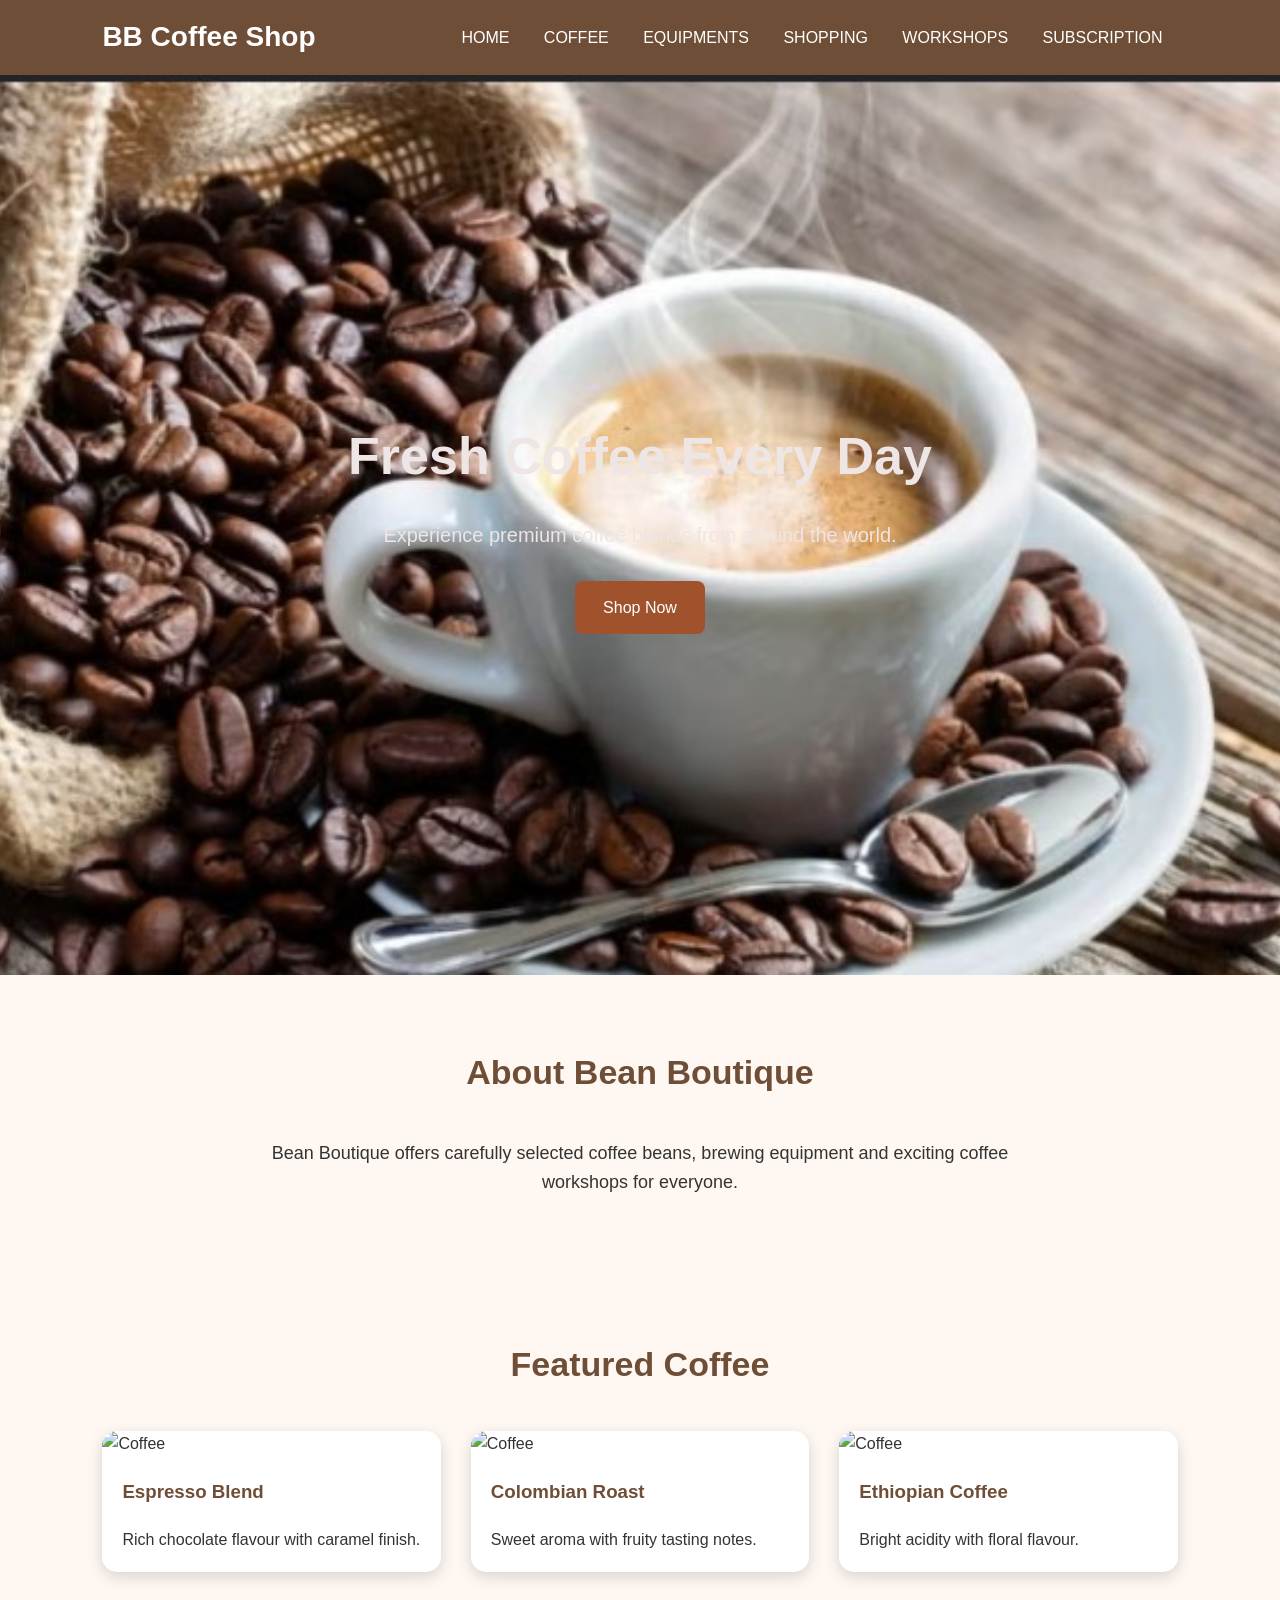
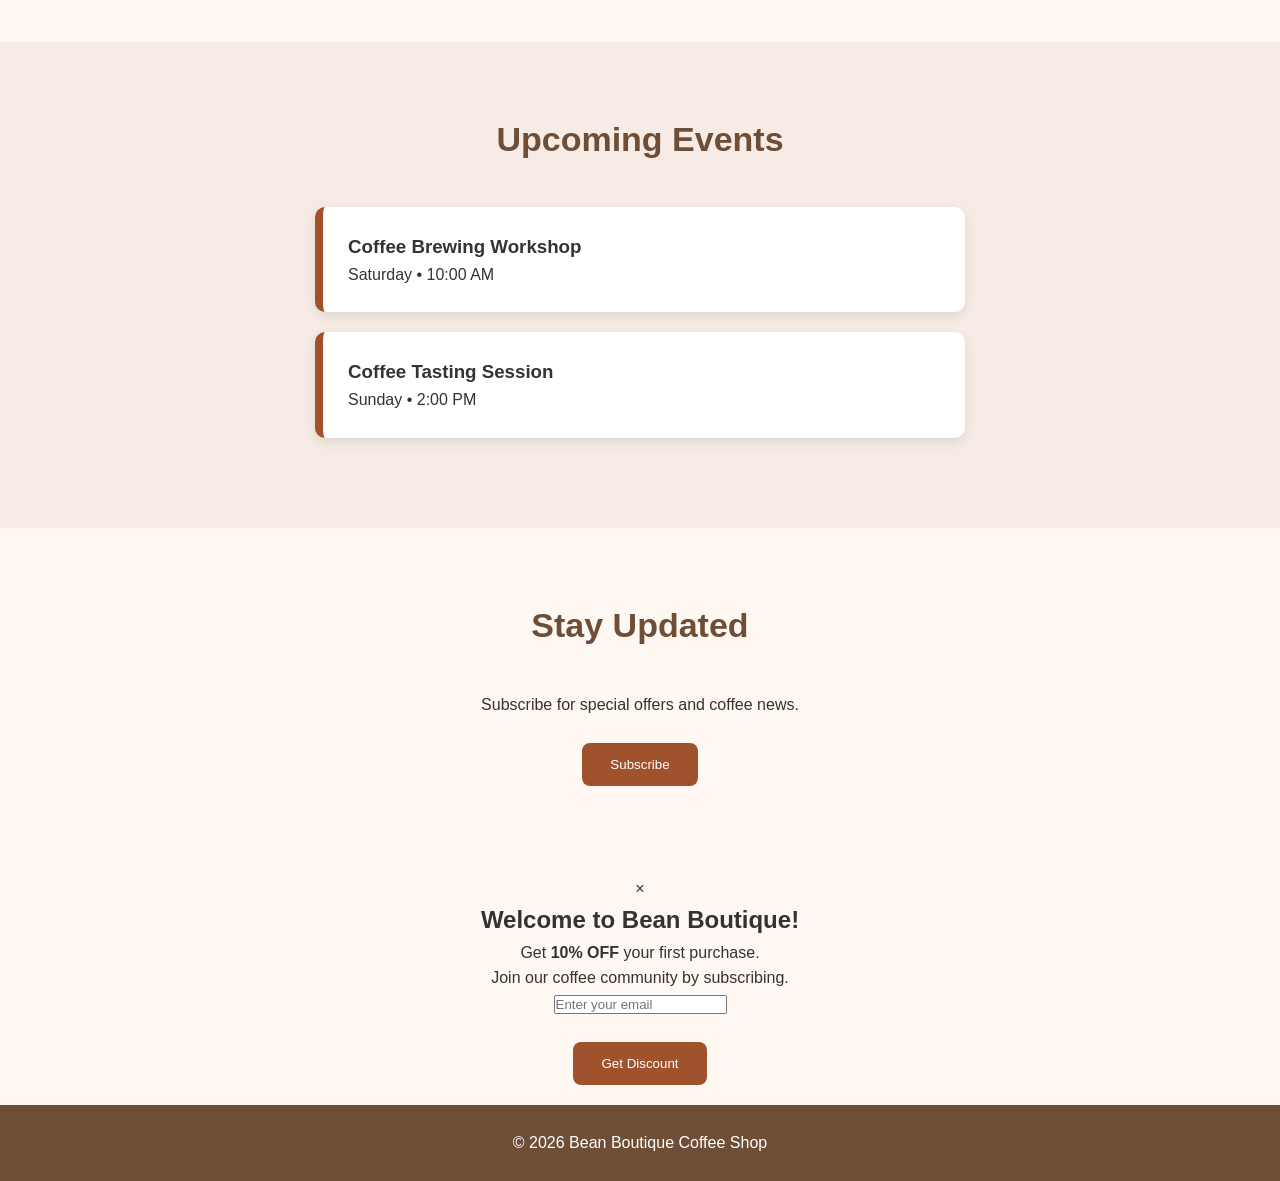
==== Index.html @ 5ac39c67 "add index.html" ====
<!DOCTYPE html>
<html lang="en">
<head>
    <title>Coffee Shop</title>
    <link rel="stylesheet" href="Boutique.css">
</head>
<body>

    <header>
        <div class="logo">BB Coffee Shop </div>

            <nav>
            <a href="index.html">HOME</a>
            <a href="coffee.html">COFFEE</a>
            <a href="equipment.html">EQUIPMENTS</a>
            <a href="events.html">SHOPPING</a>
            <a href="cart.html">WORKSHOPS</a>
            <a href="offers.html">SUBSCRIPTION</a>
            </nav>   
    </header> 

    <section class="Hello">

    <div class="Slide active">
        <img src="Images\image.png" alt="Coffee Beans">
    </div>
    <div class="Slide">
        <img src="Images\WhatsApp Image 2026-07-08 at 7.38.52 AM.jpeg" alt="Coffee Equipment">
    </div>
    <div class="Slide">
        <img src="Images\WhatsApp Image 2026-07-08 at 7.35.11 AM.jpeg" alt="Coffee Shop">
    </div>

        <div class="Hello-content">
            <h1>Fresh Coffee Every Day</h1>
            <p>Experience premium coffee blends from around the world.</p>
            <a href="coffee.html" class="btn">Shop Now</a>
        </div>
    </section>


    <section class="about">
        <h2>About Bean Boutique</h2>
        <p>
            Bean Boutique offers carefully selected coffee beans,
            brewing equipment and exciting coffee workshops for everyone.
        </p>
    </section>

    <section class="products">
      <h2>Featured Coffee</h2>
        <div class="product-container">

          <div class="card">
                <img src="c:\Users\THINKPAD 11e\OneDrive\Desktop\BOTIQ\Images\WhatsApp Image 2026-07-07 at 2.16.05 PM.jpeg" alt="Coffee">
                <h3>Espresso Blend</h3>
                <p>Rich chocolate flavour with caramel finish.</p>
            </div>

            <div class="card">
                <img src="c:\Users\THINKPAD 11e\OneDrive\Desktop\BOTIQ\Images\WhatsApp Image 2026-07-07 at 2.09.36 PM.jpeg" alt="Coffee">
                <h3>Colombian Roast</h3>
                <p>Sweet aroma with fruity tasting notes.</p>
            </div>

            <div class="card">
                <img src="c:\Users\THINKPAD 11e\OneDrive\Desktop\BOTIQ\Images\WhatsApp Image 2026-07-07 at 2.11.06 PM.jpeg" alt="Coffee">
                <h3>Ethiopian Coffee</h3>
                <p>Bright acidity with floral flavour.</p>
            </div>
        </div>
    </section>


    <section class="events">
        <h2>Upcoming Events</h2>

        <div class="event-box">
            <h3>Coffee Brewing Workshop</h3>
            <p>Saturday • 10:00 AM</p>
        </div>

        <div class="event-box">
            <h3>Coffee Tasting Session</h3>
            <p>Sunday • 2:00 PM</p>
        </div>
    </section>

    <section class="newsletter">
        <h2>Stay Updated</h2>
        <p>Subscribe for special offers and coffee news.</p>
        <button class="btn">Subscribe</button>
    </section>

<div id="Discount">
    <div class="Modal">
        <span class="close">&times;</span>
        <h2>Welcome to Bean Boutique!</h2>
        <p>Get <strong>10% OFF</strong> your first purchase.</p>
        <p>Join our coffee community by subscribing.</p>
        <input type="email"placeholder="Enter your email"><br><br>
        <button class="btn"> Get Discount</button>
    </div></div>

    <footer>
        <p> © 2026 Bean Boutique Coffee Shop</p>
    </footer>

    <script src="Boutique.js"></script>
</body>
</html>
---- Boutique.css ----
*{
    margin:0;
    padding:0;
    box-sizing:border-box;
}

body{
    font-family:'Poppins', sans-serif;
    background:#FFF8F2;
    color:#333;
    line-height:1.6;
}

header{
    background:#6F4E37;
    display:flex;
    justify-content:space-between;
    align-items:center;
    padding:15px 8%;
}

.logo{
    color:white;
    font-size:28px;
    font-weight:bold;
}

nav{
    gap: 12px;
}

nav a{
    color:white;
    text-decoration:none;
    padding-left: 15px;
    padding-right:15px;
}

 nav a:hover{
    color:#D2B48C;
    transition:0.3s;
}

.Hello{
    position:relative;
    width:100%;
    height:100vh;
    overflow:hidden;
    display:flex;
    justify-content:center;
    align-items:center;
    text-align:center;
}

.Hello-content{
    position:relative;
    z-index:10;
    color:rgb(238, 229, 229);
}

.Slide{
    position:absolute;
    top:0;
    left:0;
    width:100%;
    height:100%;
    opacity:0;
    transition:opacity 1s ease-in-out;
    z-index:1;
}
.Slide.active{
    opacity:1;
}

.Slide img{
    width:100%;
    height:100%;
    object-fit:cover;
}

.Hello h1{
    font-size:52px;
    margin-bottom:20px;
}

.Hello p{
    font-size:20px;
    margin-bottom:30px;
}


.btn{
    display:inline-block;
    background:#A0522D;
    color:white;
    text-decoration:none;
    padding:14px 28px;
    border-radius:8px;
    transition:.3s;
    cursor:pointer;
    border:none;
}

.btn:hover{
    background:#5C4033;
    transform:translateY(-3px);
}

section{
    padding:70px 8%;
}

section h2{
    text-align:center;
    margin-bottom:40px;
    color:#6F4E37;
    font-size:34px;
}

.about{
    text-align:center;
}

.about p{
    max-width:800px;
    margin:auto;
    font-size:18px;
}

.product-container{
    display:grid;
    grid-template-columns:repeat(auto-fit,minmax(250px,1fr));
    gap:30px;
}

.card{
    background:white;
    border-radius:15px;
    overflow:hidden;
    box-shadow:0 5px 15px rgba(0,0,0,.15);
    transition:.4s;
}

.card:hover{
    transform:translateY(-10px);
}

.card img{
    width:100%;
    height: 320px;
    object-fit:cover;
}

.card h3{
    margin:20px;
    color:#6F4E37;
}

.card p{
    margin:0 20px 20px;
}

.events{
    background:#F6ECE5;
}

.event-box{
    background:white;
    margin:20px auto;
    max-width:650px;
    padding:25px;
    border-left:8px solid #A0522D;
    border-radius:10px;
    box-shadow:0 4px 12px rgba(0,0,0,.1);
}


.newsletter{
    text-align:center;
}

.newsletter p{
    margin-bottom:25px;
}

footer{
    background:#6F4E37;
    color:white;
    text-align:center;
    padding:25px;
}

@media(max-width:768px){

    nav{
        flex-direction:column;
    }

    nav ul{
        flex-direction:column;
        width:100%;
        text-align:center;
        margin-top:15px;
    }

    nav ul li{
        margin:12px 0;
    }

    .Hello h1{
        font-size:36px;
    }

    .Hello p{
        font-size:17px;
    }

    section{
        padding:50px 6%;
    }

}

#Discount{
    text-align: center;
    border: radius 15px;
    padding: 20px;
    animation: popup .5s;
}
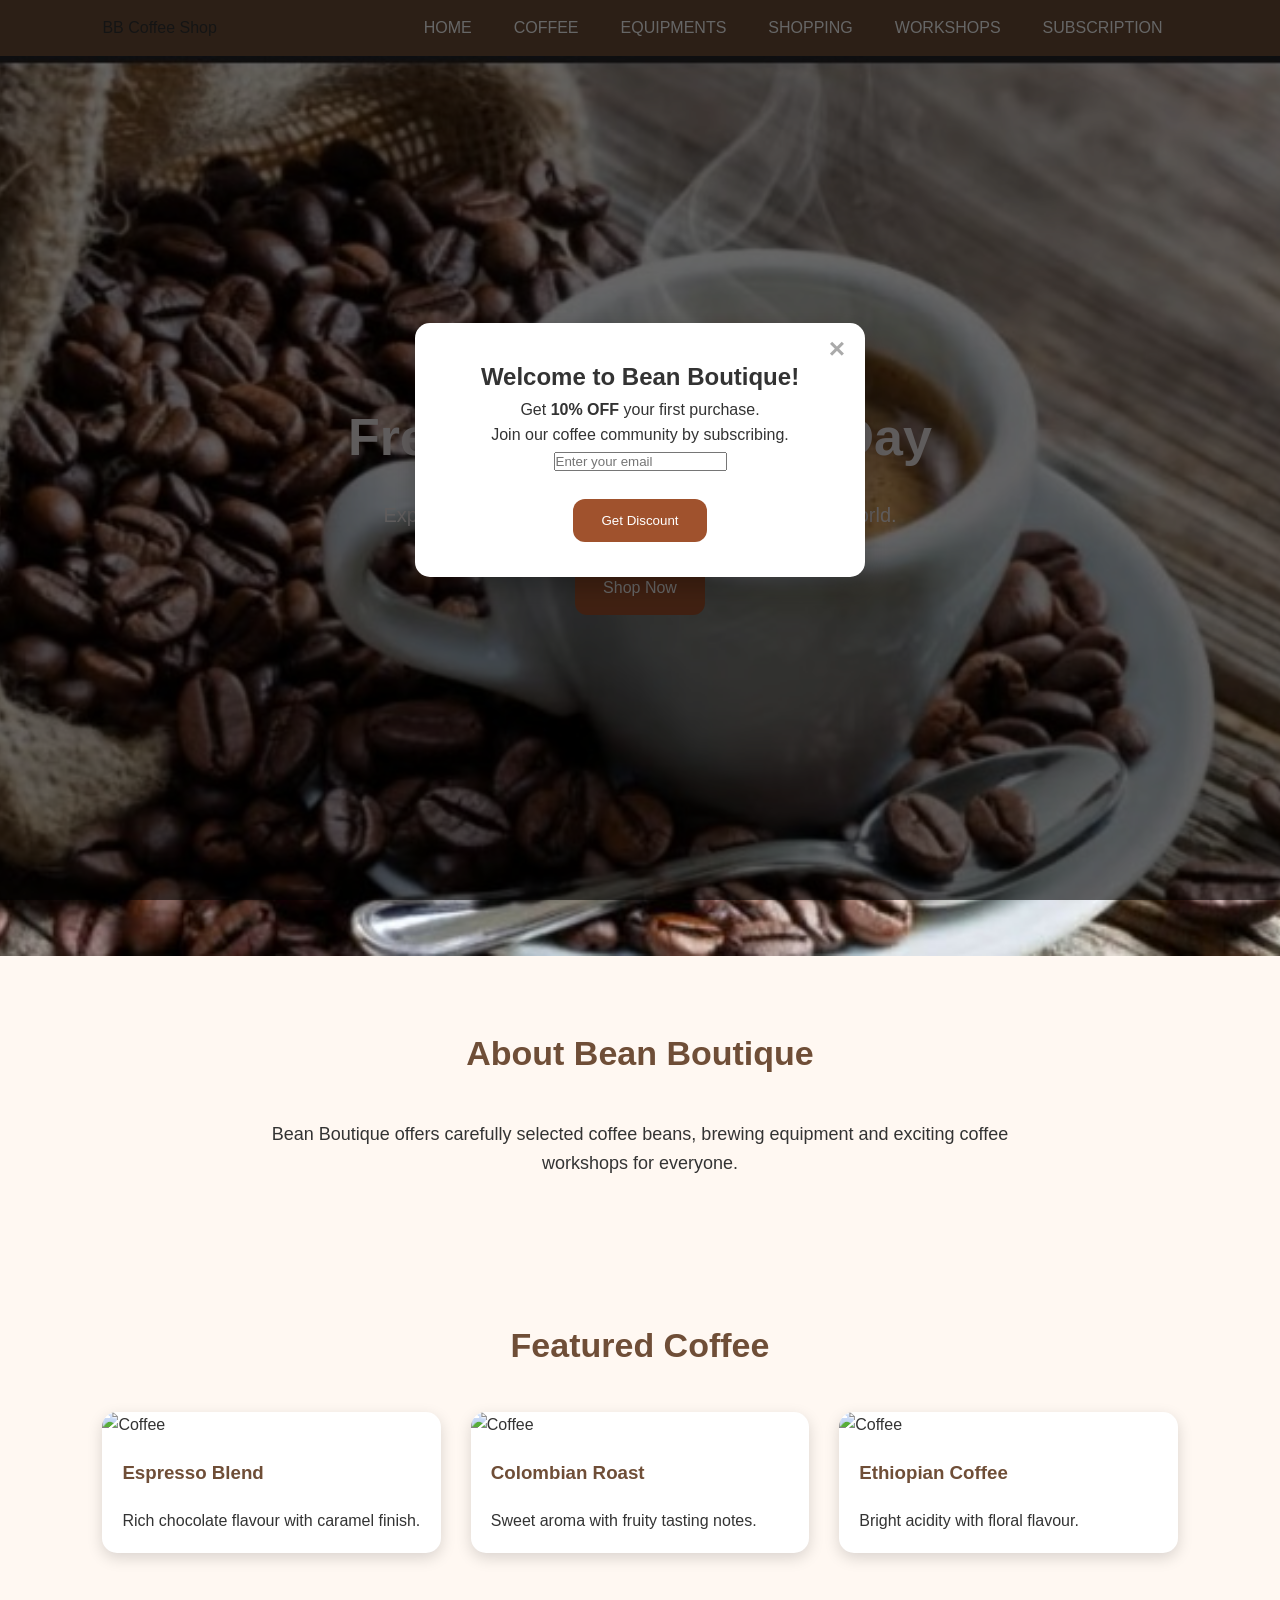
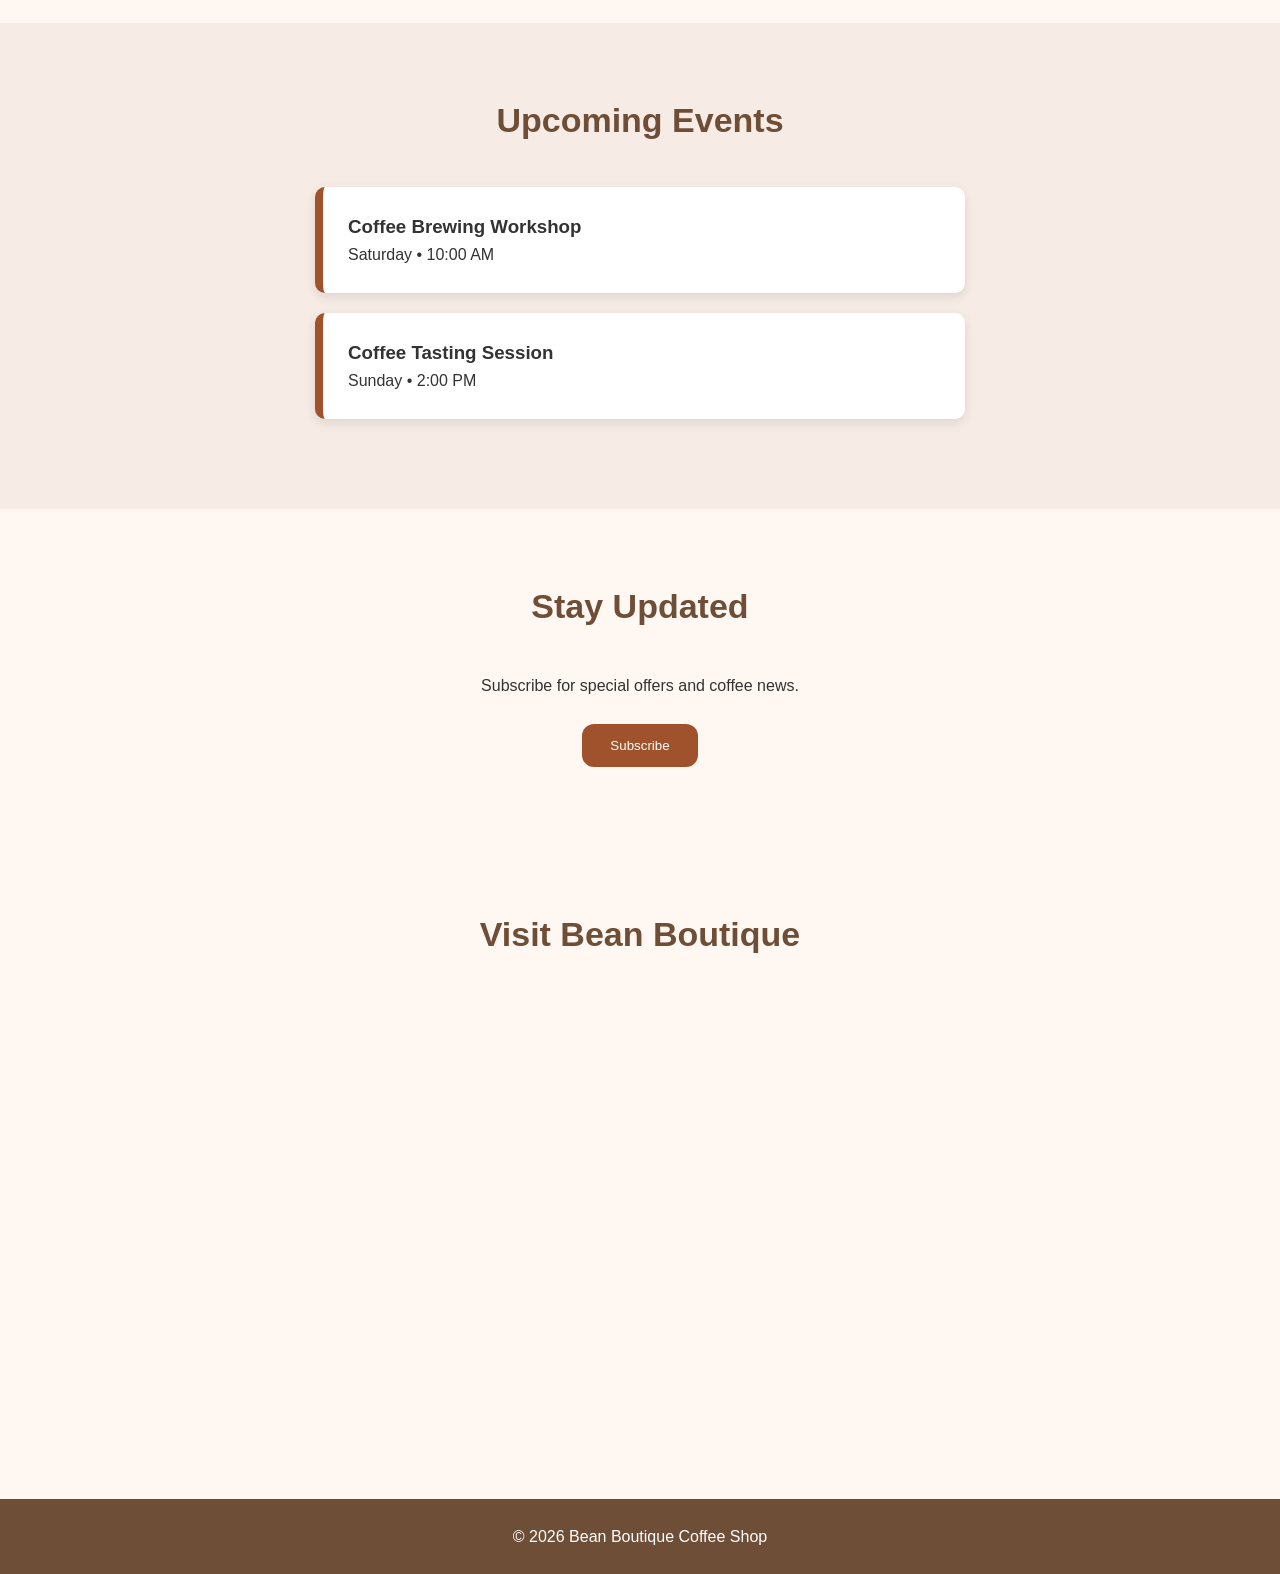
==== commit c0f376e7: "added the map location in index.html" ====
--- a/Index.html
+++ b/Index.html
@@ -13,9 +13,9 @@
             <a href="index.html">HOME</a>
             <a href="coffee.html">COFFEE</a>
             <a href="equipment.html">EQUIPMENTS</a>
-            <a href="events.html">SHOPPING</a>
-            <a href="cart.html">WORKSHOPS</a>
-            <a href="offers.html">SUBSCRIPTION</a>
+            <a href="shopping.html">SHOPPING</a>
+            <a href="events.html">WORKSHOPS</a>
+            <a href="subscription.html">SUBSCRIPTION</a>
             </nav>   
     </header> 
 
@@ -92,6 +92,14 @@
         <button class="btn">Subscribe</button>
     </section>
 
+    <section class="location">
+
+<h2>Visit Bean Boutique</h2>
+<iframe src="https://www.google.com/maps/embed?pb=!1m18!1m12!1m3!1d6383.381093482707!2d33.7538839!3d-13.935795599999999!2m3!1f0!2f0!3f0!3m2!1i1024!2i768!4f13.1!3m3!1m2!1s0x1921d487d77c5df9%3A0xcbe5858456cf9bc1!2sGulliver%2C%20Lilongwe!5e1!3m2!1sen!2smw!4v1784094962643!5m2!1sen!2smw" width="600" height="450" style="border:0;" allowfullscreen="" loading="lazy" referrerpolicy="strict-origin-when-cross-origin"></iframe>
+</iframe>
+
+</section>
+
 <div id="Discount">
     <div class="Modal">
         <span class="close">&times;</span>
--- a/Boutique.css
+++ b/Boutique.css
@@ -11,23 +11,21 @@
     line-height:1.6;
 }
 
-header{
-    background:#6F4E37;
-    display:flex;
-    justify-content:space-between;
-    align-items:center;
-    padding:15px 8%;
-}
-
-.logo{
-    color:white;
-    font-size:28px;
-    font-weight:bold;
-}
-
-nav{
+header {
+    background: #6F4E37;
+    display: flex;
+    justify-content: space-between;
+    align-items: center;
+    padding: 15px 8%;
+    flex-wrap: wrap;
+}
+
+nav {
+    display: flex; 
+    align-items: center;
     gap: 12px;
 }
+
 
 nav a{
     color:white;
@@ -95,7 +93,7 @@
     color:white;
     text-decoration:none;
     padding:14px 28px;
-    border-radius:8px;
+    border-radius:12px;
     transition:.3s;
     cursor:pointer;
     border:none;
@@ -190,6 +188,7 @@
     padding:25px;
 }
 
+
 @media(max-width:768px){
 
     nav{
@@ -218,12 +217,284 @@
     section{
         padding:50px 6%;
     }
-
-}
-
-#Discount{
-    text-align: center;
-    border: radius 15px;
-    padding: 20px;
-    animation: popup .5s;
-}+}
+
+#Discount {
+    display: none; 
+    position: fixed;
+    z-index: 9999;
+    left: 0;
+    top: 0;
+    width: 100%;
+    height: 100%;
+    background-color: rgba(0, 0, 0, 0.6);
+    align-items: center; 
+    justify-content: center;
+}
+
+#Discount.show-modal {
+    display: flex;
+}
+
+.Modal {
+    background: #ffffff;
+    text-align: center;
+    border-radius: 15px;
+    padding: 35px 25px;
+    width: 90%;
+    max-width: 450px;
+    position: relative;
+    box-shadow: 0 10px 25px rgba(0,0,0,0.25);
+    animation: popup 0.4s ease-out;
+}
+
+.close {
+    position: absolute;
+    right: 20px;
+    top: 12px;
+    font-size: 28px;
+    font-weight: bold;
+    cursor: pointer;
+    color: #aaa;
+    line-height: 1;
+}
+
+.close:hover {
+    color: #6F4E37;
+}
+
+@keyframes popup {
+    from {
+        transform: scale(0.85);
+        opacity: 0;
+    }
+    to {
+        transform: scale(1);
+        opacity: 1;
+    }
+}
+
+
+.location{
+    padding:70px 8%;
+    text-align:center;
+}
+
+.location iframe{
+    width:100%;
+    height:400px;
+    border-radius:15px;
+    margin-top:20px;
+}
+
+.coffee-hero {
+    background: linear-gradient(rgba(111, 78, 55, 0.7), rgba(111, 78, 55, 0.85)), url('Images/Espresso.png') no-repeat center center/cover;
+    color: white;
+    padding: 100px 8% 60px 8%;
+    text-align: center;
+}
+
+.coffee-hero h1 {
+    font-size: 42px;
+    margin-bottom: 15px;
+    text-shadow: 2px 2px 4px rgba(0,0,0,0.3);
+}
+
+.coffee-hero p {
+    font-size: 18px;
+    opacity: 0.9;
+}
+
+.search-section {
+    display: flex;
+    justify-content: center;
+    align-items: center;
+    gap: 10px;
+    margin: 40px auto 10px auto;
+    height: auto;
+    padding: 0 8%;
+}
+
+#searchInput {
+    width: 100%;
+    max-width: 400px;
+    padding: 12px 20px;
+    font-size: 16px;
+    border: 2px solid #D2B48C;
+    border-radius: 30px;
+    outline: none;
+    font-family: inherit;
+    transition: 0.3s;
+}
+
+#searchInput:focus {
+    border-color: #6F4E37;
+    box-shadow: 0 0 8px rgba(111, 78, 55, 0.2);
+}
+
+#Searchbutton {
+    background: #6F4E37;
+    color: white;
+    border: none;
+    padding: 12px 28px;
+    font-size: 16px;
+    border-radius: 30px;
+    cursor: pointer;
+    font-family: inherit;
+    font-weight: bold;
+    transition: 0.3s;
+}
+
+#Searchbutton:hover {
+    background: #5C4033;
+}
+
+.coffee-catalogue {
+    display: grid;
+    grid-template-columns: repeat(auto-fit, minmax(280px, 1fr));
+    gap: 35px;
+    padding: 40px 8%;
+}
+
+.coffee-card {
+    background: white;
+    border-radius: 15px;
+    overflow: hidden;
+    box-shadow: 0 5px 15px rgba(0, 0, 0, 0.08);
+    text-align: center;
+    padding-bottom: 25px;
+    border: 1px solid #F6ECE5;
+    transition: transform 0.3s ease, box-shadow 0.3s ease;
+}
+
+.coffee-card:hover {
+    transform: translateY(-8px);
+    box-shadow: 0 12px 24px rgba(111, 78, 55, 0.15);
+}
+
+.coffee-card img {
+    width: 100%;
+    height: 250px;
+    object-fit: cover;
+    border-bottom: 3px solid #F6ECE5;
+}
+
+.coffee-card h3 {
+    margin: 20px 15px 10px 15px;
+    color: #6F4E37;
+    font-size: 22px;
+}
+
+.coffee-card p {
+    margin: 0 20px 15px 20px;
+    color: #666;
+    font-size: 14px;
+    min-height: 45px;
+}
+
+.coffee-card h4 {
+    color: #A0522D;
+    font-size: 20px;
+    margin-bottom: 20px;
+    font-weight: 700;
+}
+
+.coffee-card .btn {
+    width: 80%;
+    padding: 12px;
+}
+
+
+.equipment-hero{
+    text-align: center;
+}
+
+.equipment-card{
+    text-align: center;
+    padding:55px;
+}
+
+.equipment-card img{
+    border-radius: 25px;
+    width:45%;
+    height:45%;
+}
+
+table{
+    Width:100%;
+    border-collapse: collapse;
+    margin-bottom:30px;
+}
+
+.cart-page h1{
+    text-align: center;
+    margin-bottom: 30px;
+}
+
+th,td{
+    padding:15px;
+    border-bottom: 1px solid;
+    text-align: center;
+}
+
+.events-hero{
+    text-align: center;
+}
+
+.workshop-container{
+    text-align: center;
+}
+
+.workshop-card{
+    background: white;
+    border-radius: 15px;
+    overflow: hidden;
+    box-shadow: 0 5px 15px rgba(0, 0, 0, .15);
+    transition: .4s; 
+    text-align: center;
+    margin-bottom:55px;
+}
+
+.registration{
+    text-align: center;
+    margin-top: 30px;
+}
+.offers-hero{
+    text-align: center;
+}
+
+.special-offers{
+    text-align: center;
+}
+
+.offer-card,
+.subscription-card,
+.benefits-grid div{
+
+background:white;
+padding:30px;
+border-radius:15px;
+box-shadow:0 5px 15px rgba(0,0,0,.15);
+text-align:center;
+transition:.3s;
+
+}
+
+.remove-btn {
+    background: #e74c3c;
+    color: #fff;
+    border: none;
+    padding: 5px 10px;
+    border-radius: 4px;
+    cursor: pointer;
+}
+
+.cart-item-img {
+    width: 50px;
+    height: 50px;
+    object-fit: cover;
+    border-radius: 4px;
+}
+.hidden-card {
+    display: none !important;
+}
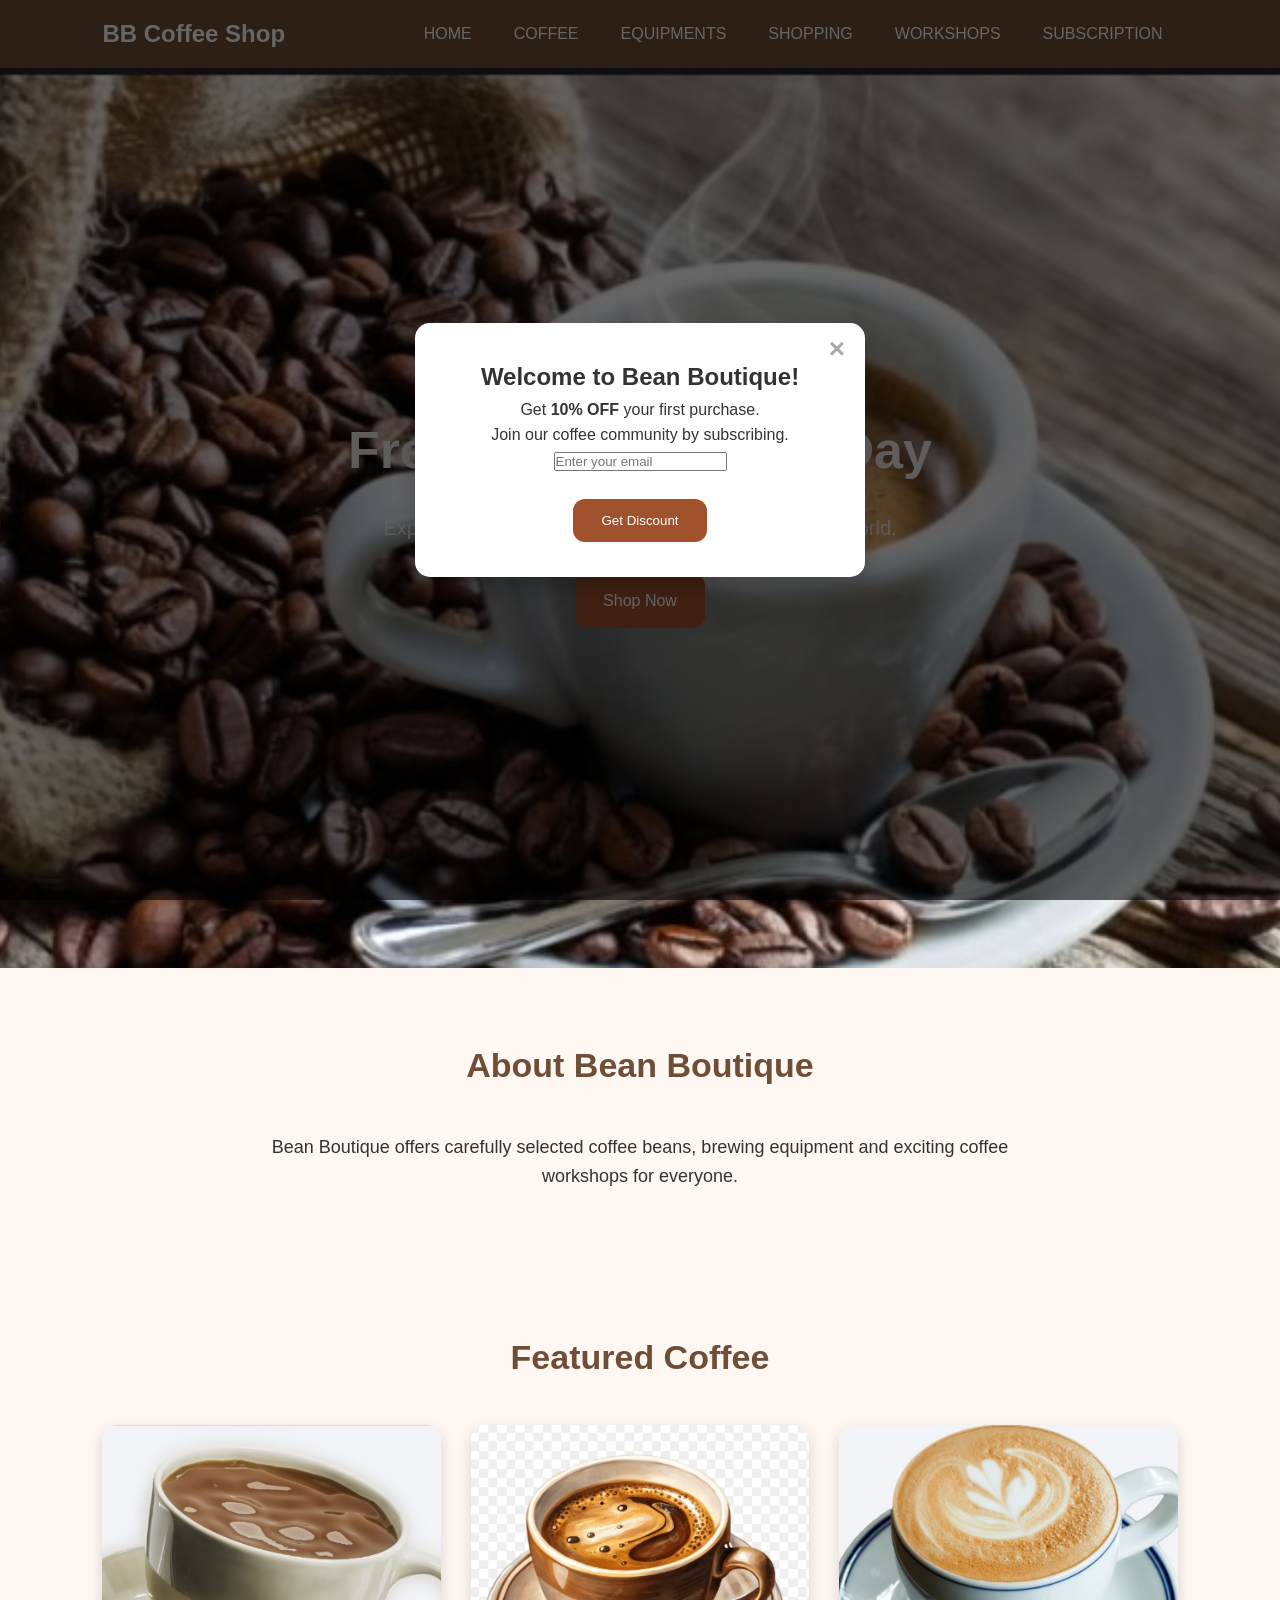
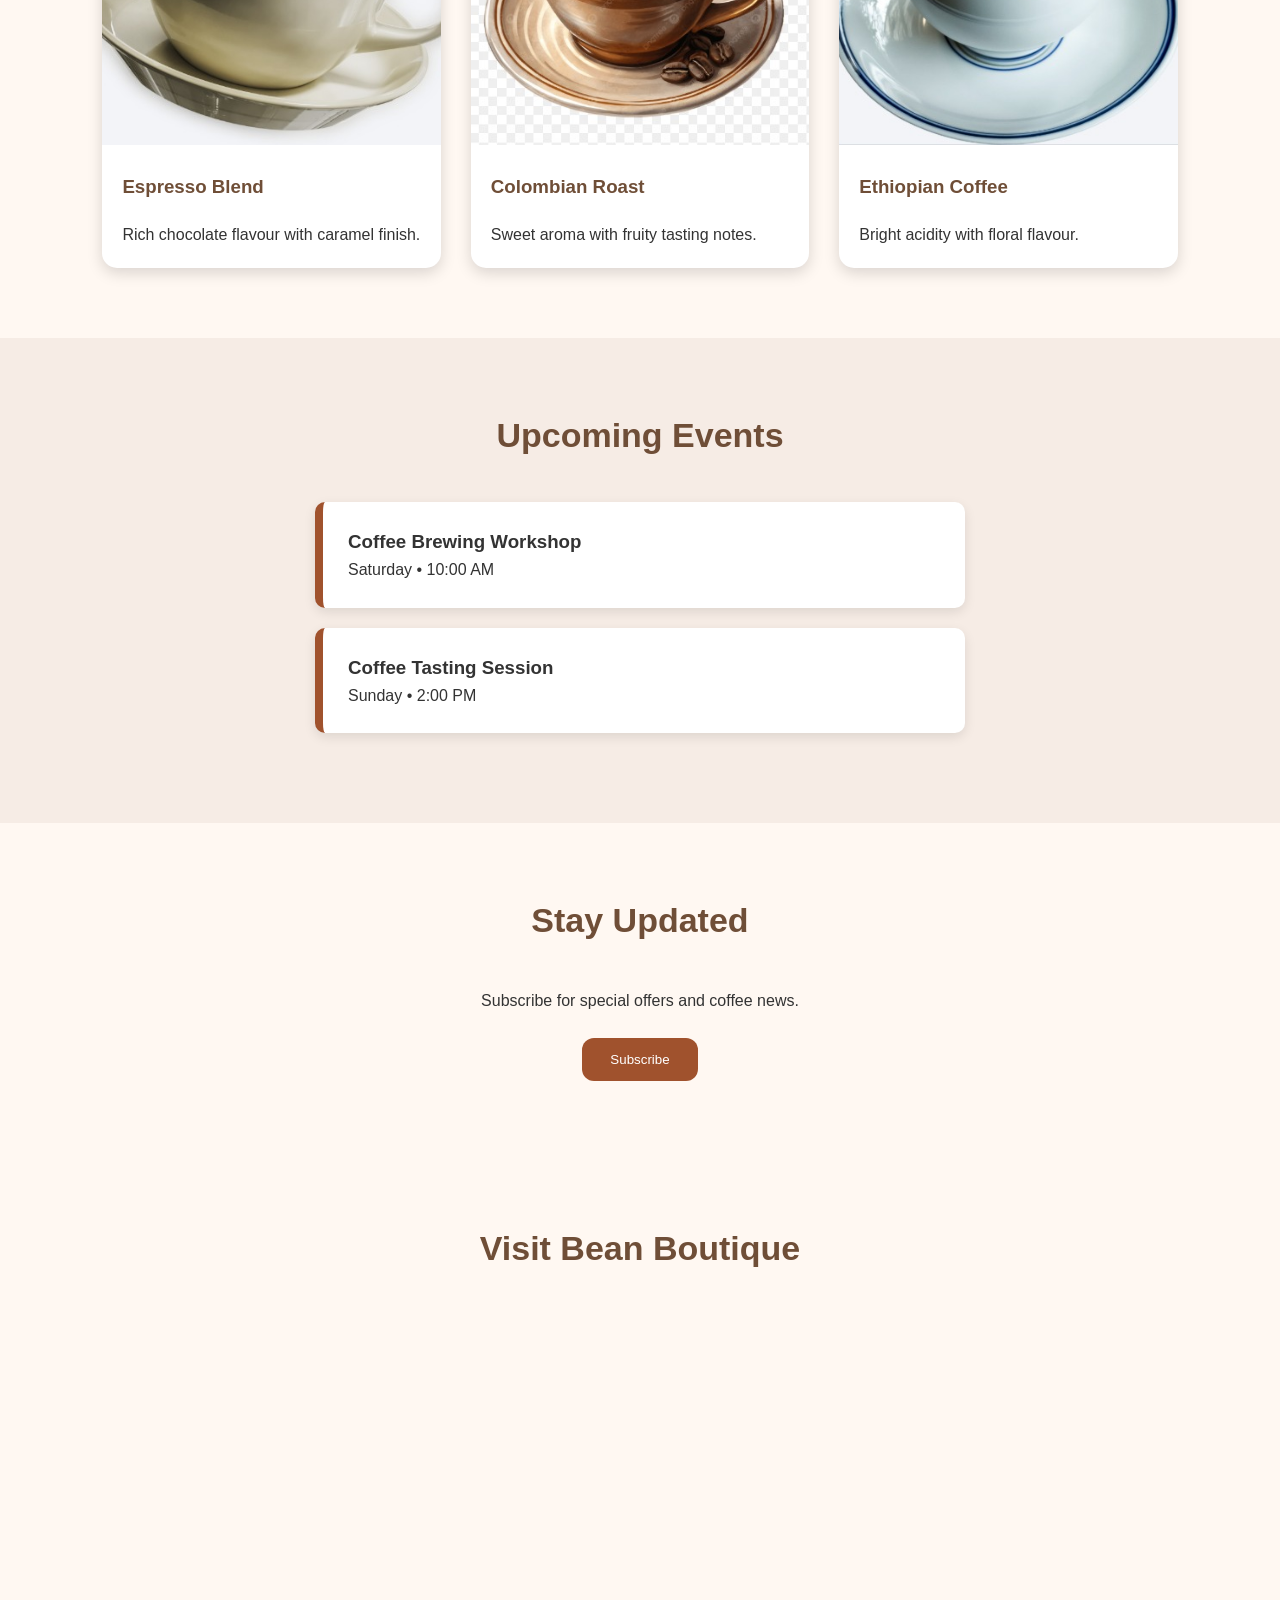
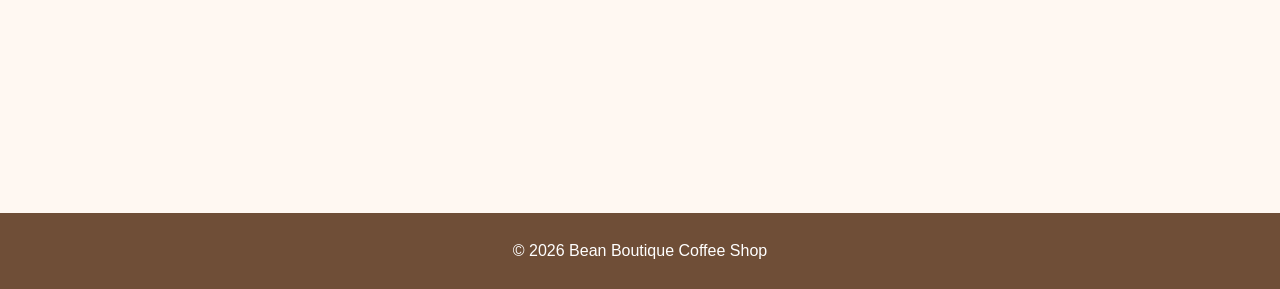
==== commit 6fdcca5e: "fixed all the errors after checking with W3C" ====
--- a/Index.html
+++ b/Index.html
@@ -22,13 +22,13 @@
     <section class="Hello">
 
     <div class="Slide active">
-        <img src="Images\image.png" alt="Coffee Beans">
+        <img src="Images/image.png" alt="Coffee Beans">
     </div>
     <div class="Slide">
-        <img src="Images\WhatsApp Image 2026-07-08 at 7.38.52 AM.jpeg" alt="Coffee Equipment">
+        <img src="Images/WhatsApp_Image.jpeg" alt="Coffee Equipment">
     </div>
     <div class="Slide">
-        <img src="Images\WhatsApp Image 2026-07-08 at 7.35.11 AM.jpeg" alt="Coffee Shop">
+        <img src="Images/WhatsApp_Image1.jpeg" alt="Coffee Shop">
     </div>
 
         <div class="Hello-content">
@@ -52,19 +52,19 @@
         <div class="product-container">
 
           <div class="card">
-                <img src="c:\Users\THINKPAD 11e\OneDrive\Desktop\BOTIQ\Images\WhatsApp Image 2026-07-07 at 2.16.05 PM.jpeg" alt="Coffee">
+                <img src="Images/WhatsApp_Image2.jpeg" alt="Coffee">
                 <h3>Espresso Blend</h3>
                 <p>Rich chocolate flavour with caramel finish.</p>
             </div>
 
             <div class="card">
-                <img src="c:\Users\THINKPAD 11e\OneDrive\Desktop\BOTIQ\Images\WhatsApp Image 2026-07-07 at 2.09.36 PM.jpeg" alt="Coffee">
+                <img src="Images/WhatsApp_Image3.jpeg" alt="Coffee">
                 <h3>Colombian Roast</h3>
                 <p>Sweet aroma with fruity tasting notes.</p>
             </div>
 
             <div class="card">
-                <img src="c:\Users\THINKPAD 11e\OneDrive\Desktop\BOTIQ\Images\WhatsApp Image 2026-07-07 at 2.11.06 PM.jpeg" alt="Coffee">
+                <img src="Images/WhatsApp_Image4.jpeg" alt="Coffee">
                 <h3>Ethiopian Coffee</h3>
                 <p>Bright acidity with floral flavour.</p>
             </div>
@@ -92,12 +92,9 @@
         <button class="btn">Subscribe</button>
     </section>
 
-    <section class="location">
-
-<h2>Visit Bean Boutique</h2>
-<iframe src="https://www.google.com/maps/embed?pb=!1m18!1m12!1m3!1d6383.381093482707!2d33.7538839!3d-13.935795599999999!2m3!1f0!2f0!3f0!3m2!1i1024!2i768!4f13.1!3m3!1m2!1s0x1921d487d77c5df9%3A0xcbe5858456cf9bc1!2sGulliver%2C%20Lilongwe!5e1!3m2!1sen!2smw!4v1784094962643!5m2!1sen!2smw" width="600" height="450" style="border:0;" allowfullscreen="" loading="lazy" referrerpolicy="strict-origin-when-cross-origin"></iframe>
-</iframe>
-
+<section class="location">
+    <h2>Visit Bean Boutique</h2>
+    <iframe src="https://www.google.com/maps/embed?pb=!1m18!1m12!1m3!1d6383.381093482707!2d33.7538839!3d-13.935795599999999!2m3!1f0!2f0!3f0!3m2!1i1024!2i768!4f13.1!3m3!1m2!1s0x1921d487d77c5df9%3A0xcbe5858456cf9bc1!2sGulliver%2C%20Lilongwe!5e1!3m2!1sen!2smw!4v1784094962643!5m2!1sen!2smw" width="600" height="450" style="border:0;" allowfullscreen="" loading="lazy" referrerpolicy="strict-origin-when-cross-origin"> </iframe>
 </section>
 
 <div id="Discount">
@@ -106,7 +103,7 @@
         <h2>Welcome to Bean Boutique!</h2>
         <p>Get <strong>10% OFF</strong> your first purchase.</p>
         <p>Join our coffee community by subscribing.</p>
-        <input type="email"placeholder="Enter your email"><br><br>
+        <input type="email" placeholder="Enter your email"><br><br>
         <button class="btn"> Get Discount</button>
     </div></div>
 
--- a/Boutique.css
+++ b/Boutique.css
@@ -1,8 +1,16 @@
-*{
+* {
     margin:0;
     padding:0;
     box-sizing:border-box;
 }
+
+.logo {
+    font-weight: bold;
+    font-size: 24px;
+    color: white;
+    flex-shrink: 0; 
+}
+
 
 body{
     font-family:'Poppins', sans-serif;
@@ -17,7 +25,7 @@
     justify-content: space-between;
     align-items: center;
     padding: 15px 8%;
-    flex-wrap: wrap;
+    width: 100%
 }
 
 nav {
@@ -66,6 +74,7 @@
     transition:opacity 1s ease-in-out;
     z-index:1;
 }
+
 .Slide.active{
     opacity:1;
 }
@@ -170,6 +179,34 @@
     border-left:8px solid #A0522D;
     border-radius:10px;
     box-shadow:0 4px 12px rgba(0,0,0,.1);
+}
+
+#registerForm {
+  max-width: 100%;
+  margin: 20px auto;
+  padding: 25px;
+  background-color: #ffffff;
+  border-radius: 8px;
+  box-shadow: 0 4px 12px rgba(0, 0, 0, 0.1);
+  font-family: Arial, sans-serif;
+}
+
+#registerForm input[type="text"],
+#registerForm input[type="email"] {
+  width: 40%;
+  padding: 12px;
+  margin-bottom: 15px;
+  border: 1px solid #cccccc;
+  border-radius: 4px;
+  box-sizing: border-box; 
+  font-size: 16px; 
+  transition: border-color 0.3s ease, box-shadow 0.3s ease;
+}
+
+#registerForm input:focus {
+     border-color: #a0522d;
+     outline: none;
+     box-shadow: 0 0 0 3px rgba(160, 82, 45, 0.2);
 }
 
 
@@ -404,21 +441,90 @@
     padding: 12px;
 }
 
-
 .equipment-hero{
-    text-align: center;
-}
-
-.equipment-card{
-    text-align: center;
-    padding:55px;
-}
-
-.equipment-card img{
-    border-radius: 25px;
-    width:45%;
-    height:45%;
-}
+    text-align:center;  
+}
+
+.equipment-container {
+  display: grid;
+  grid-template-columns: repeat(auto-fit, minmax(280px, 1fr));
+  gap: 30px;
+  max-width: 1200px;
+  margin: 40px auto;
+  padding: 0 20px;
+  box-sizing: border-box;
+}
+
+.equipment-card {
+  background-color: #ffffff;
+  border: 1px solid #e0e0e0;
+  border-radius: 8px;
+  padding: 20px;
+  display: flex;
+  flex-direction: column;
+  box-shadow: 0 4px 6px rgba(0, 0, 0, 0.05);
+  transition: transform 0.2s ease, box-shadow 0.2s ease;
+}
+
+
+.equipment-card:hover {
+  transform: translateY(-5px);
+  box-shadow: 0 8px 15px rgba(0, 0, 0, 0.1);
+}
+
+.equipment-card img {
+  width: 100%;
+  height: 220px;
+  object-fit: cover; 
+  border-radius: 6px;
+  margin-bottom: 15px;
+}
+
+.equipment-card h3 {
+  font-size: 22px;
+  color: #333333;
+  margin: 10px 0 5px 0;
+}
+
+.equipment-card p {
+  font-size: 15px;
+  color: #666666;
+  line-height: 1.5;
+  margin-bottom: 15px;
+}
+
+.equipment-card h4 {
+  font-size: 14px;
+  text-transform: uppercase;
+  letter-spacing: 1px;
+  color: #a0522d; 
+  margin: auto 0 5px 0; 
+}
+
+.equipment-card h4 + p {
+  font-style: italic;
+  font-size: 14px;
+  color: #555555;
+  margin-bottom: 20px;
+}
+
+.equipment-card .btn {
+  width: 100%;
+  padding: 12px;
+  background-color: #a0522d;
+  color: #ffffff;
+  border: none;
+  border-radius: 4px;
+  font-size: 15px;
+  font-weight: bold;
+  cursor: pointer;
+  transition: background-color 0.2s ease;
+}
+
+.equipment-card .btn:hover {
+  background-color: #8b4513; 
+}
+
 
 table{
     Width:100%;
@@ -495,6 +601,7 @@
     object-fit: cover;
     border-radius: 4px;
 }
+
 .hidden-card {
     display: none !important;
 }
